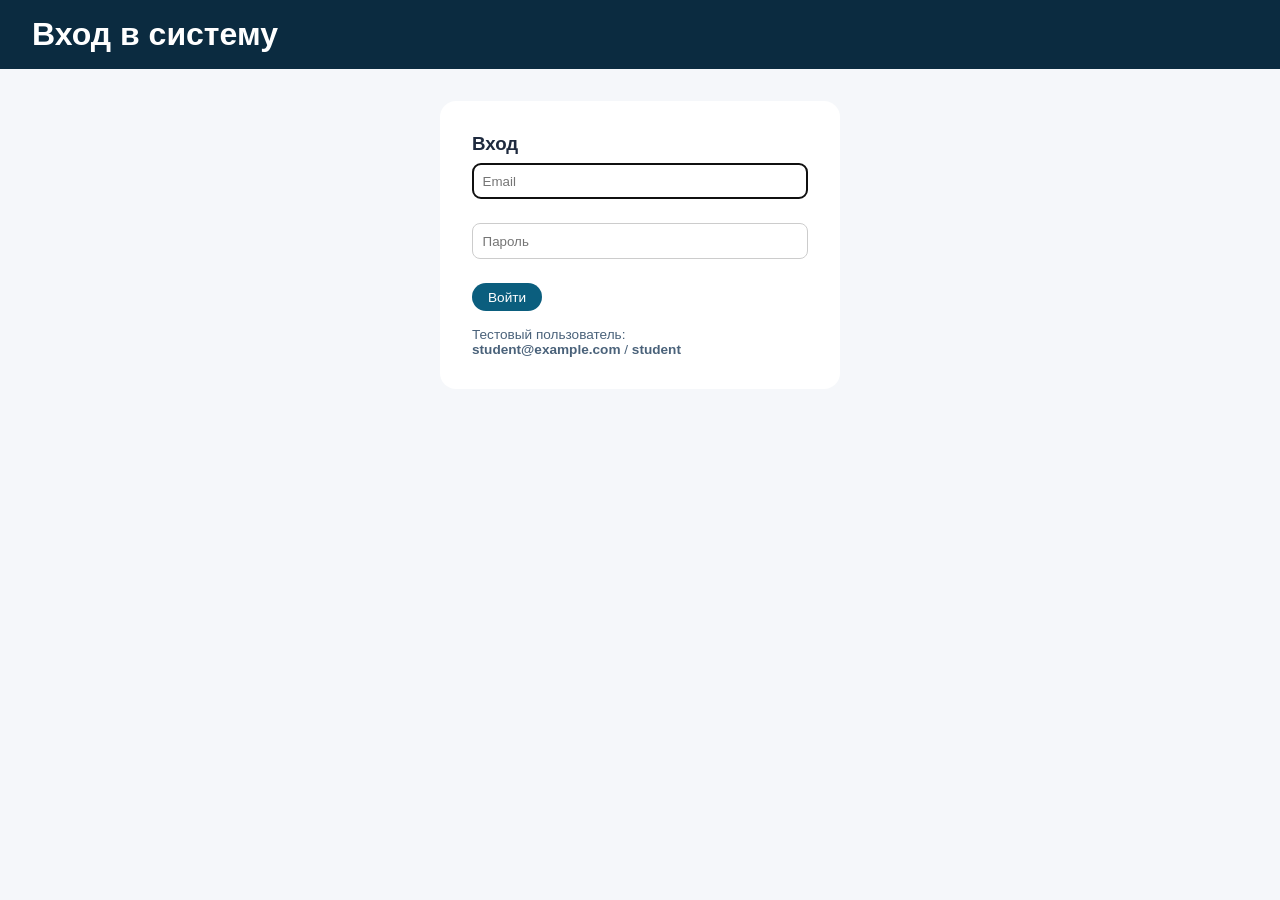
==== frontend/create_workout.html @ b6cc2ef0 "Add files via upload" ====
<!DOCTYPE html>
<html lang="ru">
<head>
    <meta charset="UTF-8">
    <title>Создать тренировку</title>
    <link rel="stylesheet" href="style.css">
</head>
<body>
    <header>
        <nav>
            <a href="index.html">Упражнения</a>
            <a href="favorites.html">Избранное</a>
            <a href="my_workouts.html">Тренировки</a>
            <a href="create_workout.html">+ Новая</a>
            <span id="authButton"></span>
        </nav>
    </header>
    <main>
        <form id="workoutForm">
            <h2>Новая тренировка</h2>
            <input type="text" id="workoutName" placeholder="Название тренировки" required>
            <div id="exercisesList">
                <h3>Добавленные упражнения</h3>
                <div id="selectedExercises"></div>
            </div>
            <div id="allExercises">
                <h3>Выберите упражнение</h3>
                <select id="exerciseSelect"></select>
                <input type="number" id="sets" placeholder="Подходы" value="3">
                <input type="number" id="reps" placeholder="Повторения" value="10">
                <button type="button" id="addExerciseBtn">Добавить упражнение</button>
            </div>
            <button type="submit">Сохранить тренировку</button>
        </form>
    </main>
    <script src="app.js"></script>
    <script>
        if (!getToken()) {
            alert('Для создания тренировки необходимо войти.');
            window.location.href = 'login.html';
        }
        let selected = [];
        async function loadExercises() {
            const exercises = await fetchJson('/api/exercises');
            const select = document.getElementById('exerciseSelect');
            select.innerHTML = exercises.map(ex => `<option value="${ex.id}">${ex.name}</option>`).join('');
            const pending = localStorage.getItem('pendingExerciseId');
            if (pending) {
                const ex = exercises.find(e => e.id == pending);
                if (ex) addExercise(ex.id, ex.name);
                localStorage.removeItem('pendingExerciseId');
            }
        }
        function addExercise(id, name) {
            const sets = document.getElementById('sets').value;
            const reps = document.getElementById('reps').value;
            selected.push({ exercise_id: parseInt(id), sets: parseInt(sets), reps: parseInt(reps) });
            renderSelected();
        }
        function renderSelected() {
            const container = document.getElementById('selectedExercises');
            container.innerHTML = selected.map((ex, idx) => `<div>${ex.name || 'упражнение'} — ${ex.sets}х${ex.reps} <button type="button" onclick="removeExercise(${idx})">Удалить</button></div>`).join('');
        }
        function removeExercise(idx) { selected.splice(idx,1); renderSelected(); }
        document.getElementById('addExerciseBtn').onclick = () => {
            const id = parseInt(document.getElementById('exerciseSelect').value);
            const name = document.getElementById('exerciseSelect').selectedOptions[0].text;
            addExercise(id, name);
        };
        document.getElementById('workoutForm').onsubmit = async (e) => {
            e.preventDefault();
            const name = document.getElementById('workoutName').value;
            if (!name || selected.length===0) { alert('Заполните название и добавьте упражнения'); return; }
            const payload = { name, exercises: selected };
            try {
                const result = await fetch('/api/workouts', {
                    method: 'POST',
                    headers: { 'Content-Type': 'application/json', 'Authorization': `Bearer ${getToken()}` },
                    body: JSON.stringify(payload)
                });
                if (!result.ok) throw new Error(await result.text());
                alert('Тренировка создана!');
                window.location.href = 'my_workouts.html';
            } catch(err) { alert('Ошибка: '+err.message); }
        };
        loadExercises();
    </script>
</body>
</html>
---- frontend/style.css ----
* {
    margin: 0;
    padding: 0;
    box-sizing: border-box;
}

body {
    font-family: 'Segoe UI', Roboto, sans-serif;
    background: #f5f7fa;
    color: #1e2a3e;
}

header {
    background: #0b2b40;
    color: white;
    padding: 1rem 2rem;
    display: flex;
    justify-content: space-between;
    align-items: center;
    flex-wrap: wrap;
}

nav a, nav button {
    color: white;
    margin-left: 1rem;
    text-decoration: none;
    background: none;
    border: none;
    cursor: pointer;
    font-size: 1rem;
}

nav a:hover, nav button:hover {
    text-decoration: underline;
}

main {
    display: flex;
    padding: 2rem;
    gap: 2rem;
    flex-wrap: wrap;
}

/* ----- Боковая панель "Группы мышц" (тёмная) ----- */
#filters {
    background: #1e2a3a;
    border-radius: 1rem;
    padding: 1rem;
    width: 260px;
    box-shadow: 0 4px 12px rgba(0,0,0,0.15);
    flex-shrink: 0;
}

#filters h3 {
    color: #ffffff;
    margin-bottom: 1rem;
    font-size: 1.2rem;
    border-bottom: 2px solid #2c3e50;
    padding-bottom: 0.5rem;
}

#muscleList button {
    display: block;
    width: 100%;
    text-align: left;
    padding: 0.6rem 1rem;
    margin: 0.3rem 0;
    background: #2c3e50;
    border: none;
    border-radius: 0.5rem;
    cursor: pointer;
    font-weight: 500;
    color: #ecf0f1;
    transition: all 0.2s ease;
}

#muscleList button:hover {
    background: #34495e;
    color: white;
}

#muscleList button.active {
    background: #0b5e7e;
    color: white;
    box-shadow: 0 0 0 2px rgba(11,94,126,0.4);
}

/* ----- Сетка карточек: ГОРИЗОНТАЛЬНО, принудительно 4 колонки на больших экранах ----- */
#exercisesList {
    flex: 1;
    min-width: 0; /* чтобы не переполнять */
}

#cardsContainer {
    display: grid;
    grid-template-columns: repeat(4, 1fr);  /* 4 колонки одинаковой ширины */
    gap: 1.8rem;
    align-items: stretch;
}

/* Если экран меньше 1200px - 3 колонки */
@media (max-width: 1200px) {
    #cardsContainer {
        grid-template-columns: repeat(3, 1fr);
    }
}

/* Если экран меньше 900px - 2 колонки */
@media (max-width: 900px) {
    #cardsContainer {
        grid-template-columns: repeat(2, 1fr);
    }
}

/* Если экран меньше 600px - 1 колонка */
@media (max-width: 600px) {
    #cardsContainer {
        grid-template-columns: 1fr;
    }
}

/* Каждая карточка */
.exercise-card {
    background: white;
    border-radius: 1rem;
    overflow: hidden;
    box-shadow: 0 6px 14px rgba(0,0,0,0.08);
    transition: transform 0.2s, box-shadow 0.2s;
    display: flex;
    flex-direction: column;
    height: 100%;
}

.exercise-card:hover {
    transform: translateY(-6px);
    box-shadow: 0 12px 20px rgba(0,0,0,0.12);
}

.exercise-card img {
    width: 100%;
    height: 180px;
    object-fit: cover;
    background: #eef2f5;
}

.card-body {
    padding: 1rem 1rem 1.2rem;
    flex: 1;
    display: flex;
    flex-direction: column;
}

.card-body h3 {
    font-size: 1.25rem;
    margin-bottom: 0.3rem;
    color: #1e2a3a;
}

.difficulty {
    font-size: 0.75rem;
    background: #e9ecef;
    display: inline-block;
    padding: 0.2rem 0.8rem;
    border-radius: 2rem;
    margin: 0.5rem 0;
    text-transform: capitalize;
    width: fit-content;
}

.card-body p {
    font-size: 0.9rem;
    color: #4a627a;
    margin: 0.5rem 0;
    line-height: 1.4;
    flex: 1;
}

.card-body a {
    color: #0b5e7e;
    text-decoration: none;
    font-weight: 600;
    margin-top: 0.5rem;
    display: inline-block;
}

.card-body a:hover {
    text-decoration: underline;
}

.cards-grid {
    display: grid;
    grid-template-columns: repeat(auto-fill, minmax(280px, 1fr));
    gap: 1.8rem;
    flex: 1;
}

button, .fav-btn {
    background: #0b5e7e;
    color: white;
    border: none;
    padding: 0.4rem 1rem;
    border-radius: 2rem;
    cursor: pointer;
    font-size: 0.85rem;
    margin-top: 0.5rem;
    transition: background 0.2s;
}

button:hover, .fav-btn:hover {
    background: #0a4c66;
}

button.danger {
    background: #c0392b;
}

button.danger:hover {
    background: #a93226;
}

.workout-item {
    background: white;
    border-radius: 1rem;
    padding: 1.2rem;
    margin-bottom: 1rem;
    box-shadow: 0 2px 6px rgba(0,0,0,0.05);
}

form {
    background: white;
    padding: 2rem;
    border-radius: 1rem;
    max-width: 700px;
    margin: 0 auto;
}

input, select, textarea {
    width: 100%;
    padding: 0.6rem;
    margin: 0.5rem 0 1rem;
    border: 1px solid #ccc;
    border-radius: 0.5rem;
}
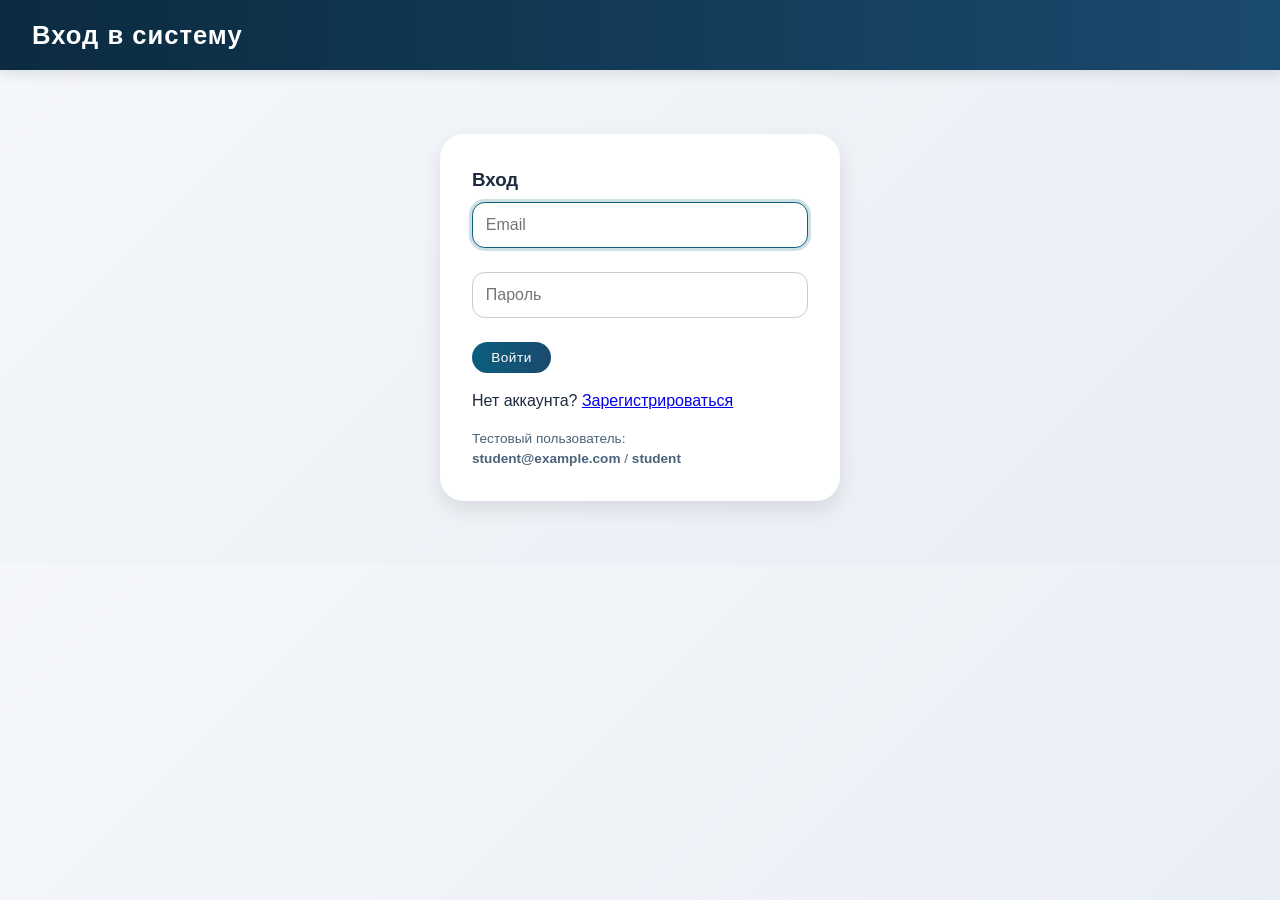
==== commit d33bfa31: "Update create_workout.html" ====
--- a/frontend/create_workout.html
+++ b/frontend/create_workout.html
@@ -3,7 +3,7 @@
 <head>
     <meta charset="UTF-8">
     <title>Создать тренировку</title>
-    <link rel="stylesheet" href="style.css">
+    <link rel="stylesheet" href="style.css?v=3">
 </head>
 <body>
     <header>
@@ -86,4 +86,4 @@
         loadExercises();
     </script>
 </body>
-</html>+</html>
--- a/frontend/style.css
+++ b/frontend/style.css
@@ -1,3 +1,4 @@
+/* Общие стили */
 * {
     margin: 0;
     padding: 0;
@@ -5,69 +6,84 @@
 }
 
 body {
-    font-family: 'Segoe UI', Roboto, sans-serif;
-    background: #f5f7fa;
+    font-family: 'Segoe UI', Roboto, 'Helvetica Neue', sans-serif;
+    background: linear-gradient(135deg, #f5f7fa 0%, #e9eef5 100%);
     color: #1e2a3e;
-}
-
+    line-height: 1.5;
+}
+
+/* Шапка с градиентом */
 header {
-    background: #0b2b40;
+    background: linear-gradient(90deg, #0b2b40 0%, #1a4a6e 100%);
     color: white;
     padding: 1rem 2rem;
     display: flex;
     justify-content: space-between;
     align-items: center;
     flex-wrap: wrap;
-}
-
-nav a, nav button {
-    color: white;
-    margin-left: 1rem;
+    box-shadow: 0 4px 12px rgba(0,0,0,0.1);
+    position: sticky;
+    top: 0;
+    z-index: 100;
+}
+
+header h1 {
+    font-size: 1.6rem;
+    letter-spacing: 1px;
+}
+
+nav a, nav button, nav span a {
+    color: white;
+    margin-left: 1.2rem;
     text-decoration: none;
-    background: none;
-    border: none;
-    cursor: pointer;
-    font-size: 1rem;
+    font-weight: 500;
+    transition: color 0.2s, transform 0.1s;
+    display: inline-block;
 }
 
 nav a:hover, nav button:hover {
-    text-decoration: underline;
-}
-
+    color: #ffd966;
+    transform: translateY(-2px);
+}
+
+/* Основной контент */
 main {
     display: flex;
     padding: 2rem;
     gap: 2rem;
     flex-wrap: wrap;
-}
-
-/* ----- Боковая панель "Группы мышц" (тёмная) ----- */
+    max-width: 1400px;
+    margin: 0 auto;
+}
+
+/* Боковая панель (группы мышц) */
 #filters {
     background: #1e2a3a;
-    border-radius: 1rem;
-    padding: 1rem;
-    width: 260px;
-    box-shadow: 0 4px 12px rgba(0,0,0,0.15);
-    flex-shrink: 0;
+    border-radius: 1.5rem;
+    padding: 1.5rem;
+    width: 280px;
+    box-shadow: 0 8px 20px rgba(0,0,0,0.15);
+    color: white;
+    backdrop-filter: blur(2px);
 }
 
 #filters h3 {
-    color: #ffffff;
-    margin-bottom: 1rem;
-    font-size: 1.2rem;
-    border-bottom: 2px solid #2c3e50;
-    padding-bottom: 0.5rem;
+    color: #ffd966;
+    margin-bottom: 1.2rem;
+    font-size: 1.3rem;
+    border-left: 4px solid #ffd966;
+    padding-left: 0.8rem;
 }
 
 #muscleList button {
     display: block;
     width: 100%;
     text-align: left;
-    padding: 0.6rem 1rem;
-    margin: 0.3rem 0;
+    padding: 0.7rem 1rem;
+    margin: 0.5rem 0;
     background: #2c3e50;
     border: none;
-    border-radius: 0.5rem;
+    border-radius: 0.8rem;
     cursor: pointer;
     font-weight: 500;
     color: #ecf0f1;
@@ -75,89 +91,70 @@
 }
 
 #muscleList button:hover {
-    background: #34495e;
-    color: white;
+    background: #0b5e7e;
+    transform: translateX(5px);
 }
 
 #muscleList button.active {
     background: #0b5e7e;
-    color: white;
     box-shadow: 0 0 0 2px rgba(11,94,126,0.4);
-}
-
-/* ----- Сетка карточек: ГОРИЗОНТАЛЬНО, принудительно 4 колонки на больших экранах ----- */
+    color: white;
+}
+
+/* Сетка карточек упражнений */
 #exercisesList {
     flex: 1;
-    min-width: 0; /* чтобы не переполнять */
 }
 
 #cardsContainer {
     display: grid;
-    grid-template-columns: repeat(4, 1fr);  /* 4 колонки одинаковой ширины */
+    grid-template-columns: repeat(auto-fill, minmax(300px, 1fr));
     gap: 1.8rem;
-    align-items: stretch;
-}
-
-/* Если экран меньше 1200px - 3 колонки */
-@media (max-width: 1200px) {
-    #cardsContainer {
-        grid-template-columns: repeat(3, 1fr);
-    }
-}
-
-/* Если экран меньше 900px - 2 колонки */
-@media (max-width: 900px) {
-    #cardsContainer {
-        grid-template-columns: repeat(2, 1fr);
-    }
-}
-
-/* Если экран меньше 600px - 1 колонка */
-@media (max-width: 600px) {
-    #cardsContainer {
-        grid-template-columns: 1fr;
-    }
-}
-
-/* Каждая карточка */
+}
+
 .exercise-card {
     background: white;
-    border-radius: 1rem;
+    border-radius: 1.2rem;
     overflow: hidden;
-    box-shadow: 0 6px 14px rgba(0,0,0,0.08);
-    transition: transform 0.2s, box-shadow 0.2s;
+    box-shadow: 0 8px 20px rgba(0,0,0,0.08);
+    transition: transform 0.25s ease, box-shadow 0.25s ease;
     display: flex;
     flex-direction: column;
     height: 100%;
 }
 
 .exercise-card:hover {
-    transform: translateY(-6px);
-    box-shadow: 0 12px 20px rgba(0,0,0,0.12);
+    transform: translateY(-8px);
+    box-shadow: 0 16px 30px rgba(0,0,0,0.12);
 }
 
 .exercise-card img {
     width: 100%;
-    height: 180px;
+    height: 200px;
     object-fit: cover;
     background: #eef2f5;
+    transition: transform 0.3s;
+}
+
+.exercise-card:hover img {
+    transform: scale(1.02);
 }
 
 .card-body {
-    padding: 1rem 1rem 1.2rem;
+    padding: 1.2rem;
     flex: 1;
     display: flex;
     flex-direction: column;
 }
 
 .card-body h3 {
-    font-size: 1.25rem;
+    font-size: 1.3rem;
     margin-bottom: 0.3rem;
     color: #1e2a3a;
 }
 
 .difficulty {
-    font-size: 0.75rem;
+    font-size: 0.7rem;
     background: #e9ecef;
     display: inline-block;
     padding: 0.2rem 0.8rem;
@@ -165,7 +162,12 @@
     margin: 0.5rem 0;
     text-transform: capitalize;
     width: fit-content;
-}
+    font-weight: 600;
+}
+
+.difficulty[class*="easy"] { background: #d4edda; color: #155724; }
+.difficulty[class*="medium"] { background: #fff3cd; color: #856404; }
+.difficulty[class*="hard"] { background: #f8d7da; color: #721c24; }
 
 .card-body p {
     font-size: 0.9rem;
@@ -179,65 +181,90 @@
     color: #0b5e7e;
     text-decoration: none;
     font-weight: 600;
-    margin-top: 0.5rem;
+    margin: 0.5rem 0;
     display: inline-block;
+    transition: color 0.2s;
 }
 
 .card-body a:hover {
+    color: #ff8c42;
     text-decoration: underline;
 }
 
-.cards-grid {
-    display: grid;
-    grid-template-columns: repeat(auto-fill, minmax(280px, 1fr));
-    gap: 1.8rem;
-    flex: 1;
-}
-
-button, .fav-btn {
-    background: #0b5e7e;
+button, .fav-btn, .card-body button {
+    background: linear-gradient(90deg, #0b5e7e, #1a4a6e);
     color: white;
     border: none;
-    padding: 0.4rem 1rem;
+    padding: 0.5rem 1.2rem;
     border-radius: 2rem;
     cursor: pointer;
     font-size: 0.85rem;
     margin-top: 0.5rem;
-    transition: background 0.2s;
-}
-
-button:hover, .fav-btn:hover {
-    background: #0a4c66;
-}
-
-button.danger {
-    background: #c0392b;
-}
-
-button.danger:hover {
-    background: #a93226;
-}
-
-.workout-item {
-    background: white;
-    border-radius: 1rem;
-    padding: 1.2rem;
-    margin-bottom: 1rem;
-    box-shadow: 0 2px 6px rgba(0,0,0,0.05);
-}
-
+    transition: all 0.2s;
+    font-weight: 500;
+    letter-spacing: 0.5px;
+}
+
+button:hover, .fav-btn:hover, .card-body button:hover {
+    background: linear-gradient(90deg, #0a4c66, #0b5e7e);
+    transform: scale(1.02);
+    box-shadow: 0 2px 8px rgba(0,0,0,0.2);
+}
+
+/* Формы */
 form {
     background: white;
     padding: 2rem;
-    border-radius: 1rem;
-    max-width: 700px;
-    margin: 0 auto;
+    border-radius: 1.5rem;
+    max-width: 600px;
+    margin: 2rem auto;
+    box-shadow: 0 8px 20px rgba(0,0,0,0.1);
 }
 
 input, select, textarea {
     width: 100%;
-    padding: 0.6rem;
+    padding: 0.8rem;
     margin: 0.5rem 0 1rem;
     border: 1px solid #ccc;
-    border-radius: 0.5rem;
-}+    border-radius: 0.8rem;
+    font-size: 1rem;
+    transition: border 0.2s;
+}
+
+input:focus, select:focus {
+    outline: none;
+    border-color: #0b5e7e;
+    box-shadow: 0 0 0 3px rgba(11,94,126,0.2);
+}
+
+/* Тренировки */
+.workout-item {
+    background: white;
+    border-radius: 1.2rem;
+    padding: 1.2rem;
+    margin-bottom: 1rem;
+    box-shadow: 0 4px 12px rgba(0,0,0,0.05);
+    transition: transform 0.1s;
+}
+
+.workout-item:hover {
+    transform: translateX(5px);
+}
+
+/* Адаптивность */
+@media (max-width: 768px) {
+    main {
+        flex-direction: column;
+        padding: 1rem;
+    }
+    #filters {
+        width: 100%;
+    }
+    header {
+        flex-direction: column;
+        gap: 0.5rem;
+    }
+    nav a, nav button, nav span a {
+        margin: 0 0.8rem;
+    }
+}
